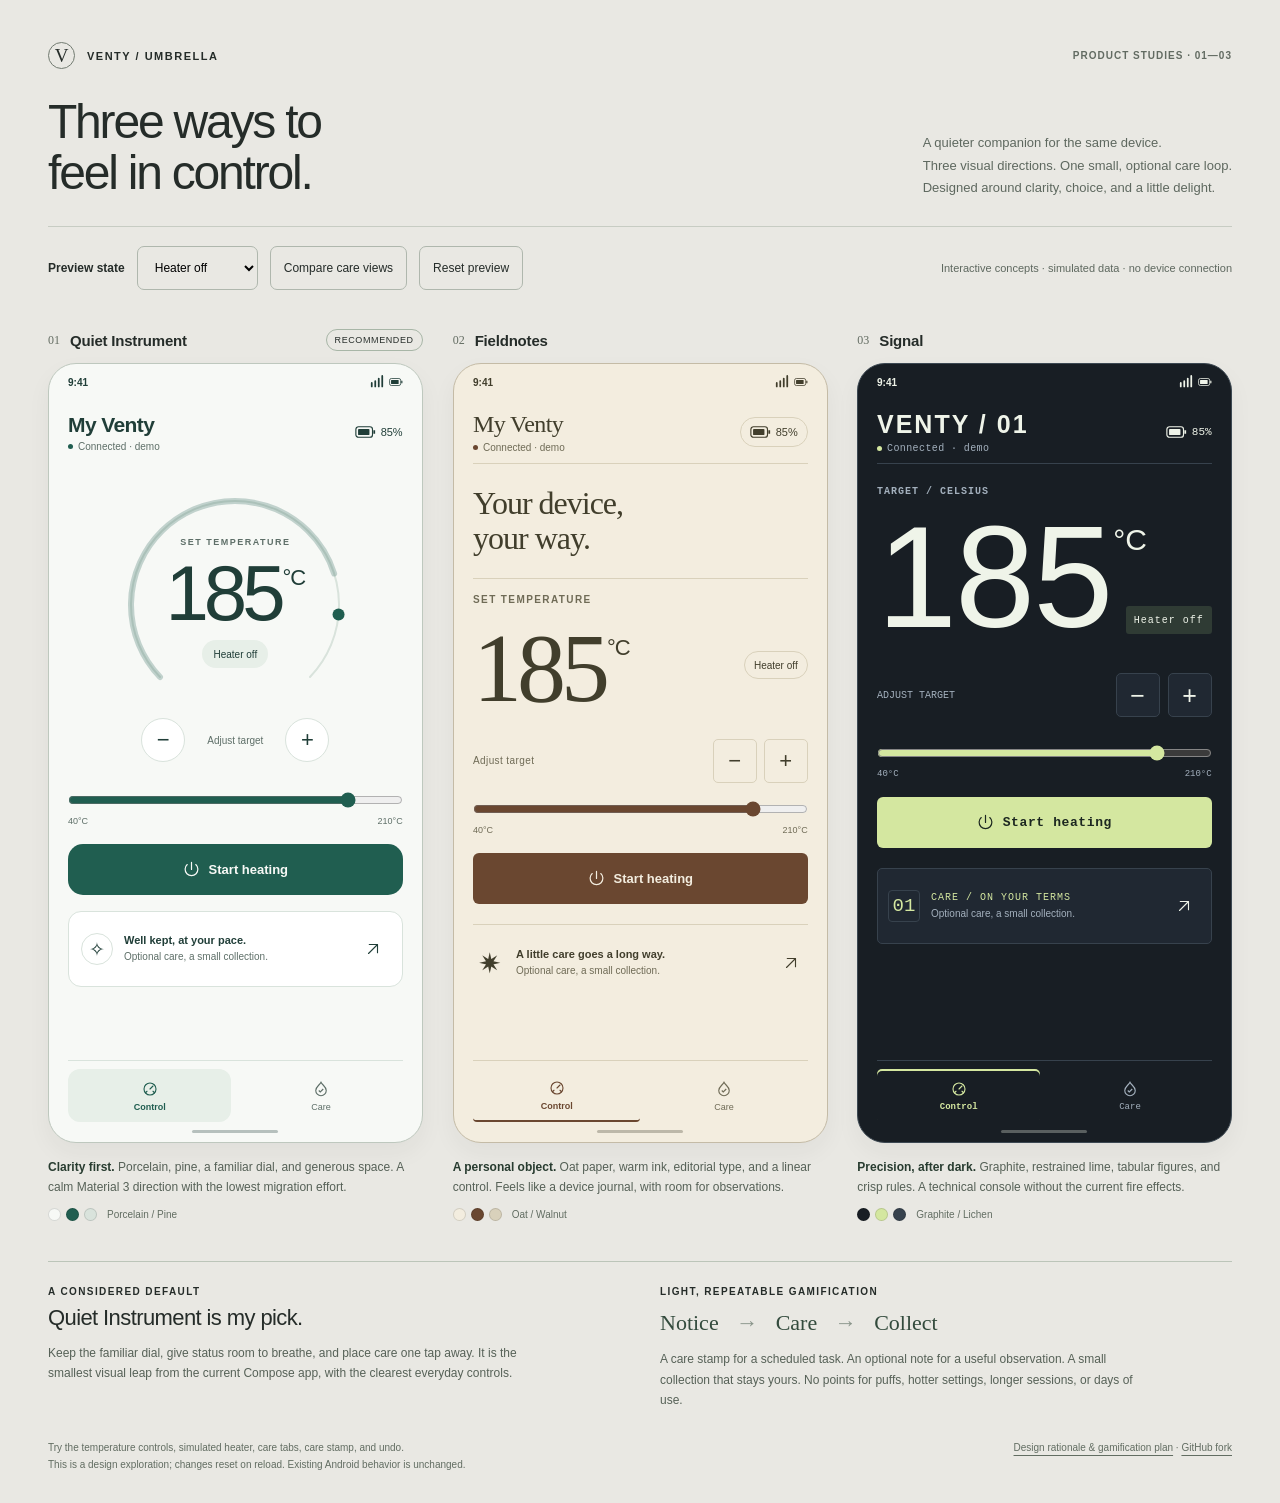
==== docs/design-exploration/index.html @ 8d69d467 "Add visual directions and lightweight care gamification concepts" ====
<!doctype html>
<html lang="en">
<head>
  <meta charset="utf-8">
  <meta name="viewport" content="width=device-width, initial-scale=1">
  <title>Venty Umbrella — three visual directions</title>
  <style>
    @font-face{font-family:Barlow;src:url('../../app/src/main/res/font/barlow_condensed_medium.ttf');font-weight:500;font-display:swap}
    *{box-sizing:border-box}body{margin:0;background:#e9e8e3;color:#252c29;font-family:Arial,Helvetica,sans-serif;-webkit-font-smoothing:antialiased}button,input,select{font:inherit}button{cursor:pointer}button:disabled,input:disabled{cursor:default;opacity:.5}button:focus-visible,a:focus-visible,select:focus-visible,input:focus-visible{outline:3px solid #5d8cdf;outline-offset:4px}a{color:inherit;text-underline-offset:4px}svg{display:block}button{touch-action:manipulation}button,select{min-height:44px}button{color:inherit}header,.board,.notes,footer{max-width:1272px;margin:auto}header{padding:42px 44px 28px}.eyebrow{display:flex;align-items:center;gap:12px;font-size:11px;font-weight:700;letter-spacing:1.5px;text-transform:uppercase}.brandmark{display:inline-grid;place-items:center;width:27px;height:27px;border:1px solid #727b71;border-radius:50%;font-family:Georgia,serif;font-size:19px;font-weight:400;letter-spacing:-2px;padding-right:2px}.edition{margin-left:auto;color:#626b62;font-size:10px;letter-spacing:1px}.intro{display:flex;justify-content:space-between;align-items:flex-end;gap:30px;margin-top:28px}h1{margin:0;font-size:48px;letter-spacing:-2.2px;line-height:1.06;font-weight:500}.intro p{max-width:330px;font-size:13px;line-height:1.7;margin:0;color:#5e685f}.toolbar{display:flex;gap:12px;align-items:center;flex-wrap:wrap;margin-top:27px;padding-top:19px;border-top:1px solid #c7ccc3;font-size:12px}.toolbar label{font-weight:700}.toolbar select,.toolbar button{border:1px solid #afb7ad;border-radius:7px;background:transparent;padding:0 13px}.toolbar .demo{margin-left:auto;color:#5e685f;font-size:11px}.board{padding:0 44px;display:grid;grid-template-columns:repeat(3,minmax(0,1fr));gap:30px}.direction{min-width:0}.option-heading{display:flex;align-items:center;gap:10px;min-height:45px}.option-heading .index{font:12px Georgia,serif;color:#646d63}.option-heading h2{font-size:15px;margin:0;letter-spacing:-.2px}.recommend{margin-left:auto;font-size:9px;border:1px solid #a8b6a7;border-radius:20px;padding:5px 8px;text-transform:uppercase;letter-spacing:.6px}.phone{--bg:#f7f9f6;--surface:#fff;--ink:#203e38;--muted:#5e6f68;--line:#d9e3dc;--accent:#205e50;--tint:#e7efe8;container-type:inline-size;position:relative;height:780px;border-radius:28px;padding:0 19px;background:var(--bg);color:var(--ink);border:1px solid #bec8be;box-shadow:0 10px 24px #2435260c;overflow:hidden;display:flex;flex-direction:column}.statusbar{height:36px;display:flex;justify-content:space-between;align-items:center;font-size:10px;font-weight:600;flex-shrink:0}.statusicons{display:flex;align-items:center;gap:5px}.statusicons svg{width:14px;height:14px}.device-head{height:64px;display:flex;align-items:center;justify-content:space-between;flex-shrink:0}.device-head h3{margin:0 0 4px;font-size:21px;font-weight:600;letter-spacing:-.6px}.connection{font-size:10px;color:var(--muted);display:flex;align-items:center;gap:5px}.dot{width:5px;height:5px;background:var(--accent);border-radius:50%;display:inline-block}.battery{font-size:11px;display:flex;align-items:center;gap:5px}.battery svg{width:21px;height:14px}.screen{flex:1;min-height:0;overflow:auto;scrollbar-width:thin;padding:0 0 15px}.screen[hidden]{display:none}.micro{font-size:10px;text-transform:uppercase;letter-spacing:1.4px;font-weight:600;color:var(--muted)}.dial{height:253px;position:relative;margin:6px auto 0;max-width:272px;display:flex;justify-content:center;align-items:center;text-align:center}.dial svg{position:absolute;inset:0;width:100%;height:100%;color:var(--accent)}.dial .track{stroke:var(--line)}.dial-content{position:relative;padding-top:12px}.dial .micro{font-size:9px;letter-spacing:1.5px}.temperature{font-size:78px;line-height:1.2;font-weight:400;letter-spacing:-5px;font-variant-numeric:tabular-nums}.temperature sup{font-size:22px;letter-spacing:-1px;vertical-align:top;position:relative;top:18px;margin-left:2px}.state-pill{display:inline-flex;gap:5px;align-items:center;background:var(--tint);border-radius:30px;padding:7px 11px;font-size:10px;min-height:28px}.adjust{display:flex;align-items:center;justify-content:center;gap:22px;margin-top:-5px}.adjust button{border:1px solid var(--line);background:var(--surface);width:44px;border-radius:50%;font-size:22px;font-weight:400}.adjust span{font-size:10px;color:var(--muted)}.range-wrap{margin-top:16px}.range-wrap input{display:block;width:100%;height:44px;accent-color:var(--accent);margin:0}.range-labels{display:flex;justify-content:space-between;font-size:9px;color:var(--muted);margin-top:-6px}.primary{display:flex;align-items:center;justify-content:center;gap:9px;width:100%;min-height:51px;border:0;border-radius:15px;background:var(--accent);color:var(--bg);font-size:13px;font-weight:600;margin-top:18px}.primary svg{height:17px;width:17px}.quiet-card{display:flex;align-items:center;gap:11px;padding:15px 12px;border:1px solid var(--line);border-radius:13px;margin-top:16px;background:var(--surface)}.quiet-card .small-art{width:32px;height:32px;flex-shrink:0;display:grid;place-items:center;border:1px solid var(--line);border-radius:50%;font-size:19px}.quiet-card strong{font-size:11px;font-weight:600;display:block;margin-bottom:4px}.quiet-card p{font-size:10px;line-height:1.4;margin:0;color:var(--muted)}.quiet-card button svg{width:18px;height:18px}.quiet-card button{border:0;background:transparent;font-size:18px;padding:0 8px;margin-left:auto;flex-shrink:0}.tabs{display:flex;gap:8px;height:62px;border-top:1px solid var(--line);flex-shrink:0;padding-top:8px;margin-top:auto}.tabs button{flex:1;border:0;background:transparent;color:var(--muted);font-size:9px;display:flex;flex-direction:column;align-items:center;justify-content:center;gap:4px;border-radius:12px}.tabs svg{width:18px;height:18px}.tabs button[aria-selected=true]{background:var(--tint);color:var(--accent);font-weight:700}.home-indicator{width:86px;height:3px;background:currentColor;opacity:.3;border-radius:3px;margin:8px auto 9px;flex-shrink:0}.caption{font-size:12px;line-height:1.65;color:#566157;margin:15px 0 0}.caption strong{color:#283c30;font-weight:600}.swatches{display:flex;gap:5px;margin-top:11px}.swatches i{width:13px;height:13px;border-radius:50%;border:1px solid #0002}.swatches span{font-size:10px;color:#626d62;margin-left:5px;align-self:center}.field{--bg:#f3eddf;--surface:#eee6d6;--ink:#413e2c;--muted:#6f6b56;--line:#d9d1bb;--accent:#6a4730;--tint:#e6dcc7;border-color:#c4bba6;border-radius:28px}.field .device-head h3{font-family:Georgia,serif;font-weight:400;font-size:24px}.field .device-head{border-bottom:1px solid var(--line);margin-bottom:18px}.field .battery{border:1px solid var(--line);padding:7px 9px;border-radius:20px}.editorial-title{font:32px/1.1 Georgia,serif;letter-spacing:-1px;margin:4px 0 22px}.field .target-block{border-top:1px solid var(--line);padding-top:15px;position:relative}.field .temperature{font-family:Georgia,serif;font-size:98px;line-height:1.3;letter-spacing:-5px}.field .temperature sup{font-family:Arial,sans-serif;top:29px;font-size:22px}.field .state-pill{position:absolute;right:0;top:72px;background:transparent;border:1px solid var(--line);padding:7px 9px}.field .adjust{justify-content:space-between;gap:7px;margin:6px 0 0}.field .adjust button{border-radius:5px;background:transparent}.field .adjust .adjust-label{margin-right:auto;font-size:10px;letter-spacing:.4px}.field .range-wrap{margin-top:4px}.field .primary{border-radius:6px;margin-top:18px}.field .quiet-card{border-radius:0;border:0;border-top:1px solid var(--line);background:transparent;margin-top:20px;padding:16px 0}.field .small-art{border-radius:3px;border:0;font-size:28px}.field .tabs button{border-radius:4px}.field .tabs{gap:0}.field .tabs button[aria-selected=true]{background:transparent;border-bottom:2px solid var(--accent)}.signal{--bg:#181e24;--surface:#202832;--ink:#eff4e9;--muted:#a3b0bd;--line:#37424d;--accent:#d4e7a0;--tint:#2f3b34;border-color:#3c4852;border-radius:28px}.signal .device-head h3{font-family:Barlow,Arial,sans-serif;letter-spacing:2px;font-size:25px}.signal .device-head{border-bottom:1px solid var(--line);margin-bottom:22px}.signal .connection{font-family:monospace;letter-spacing:.4px}.signal .battery{font-family:monospace}.signal .micro{font-family:monospace;letter-spacing:1px}.signal .target-block{position:relative}.signal .temperature{font:500 144px/1.05 Barlow,Arial,sans-serif;letter-spacing:-2px;margin-top:5px}.signal .temperature sup{font:500 30px Barlow,Arial,sans-serif;top:21px;letter-spacing:0}.signal .state-pill{position:absolute;right:0;bottom:19px;border-radius:3px;font:10px monospace;letter-spacing:1px;padding:8px}.signal .adjust{gap:8px;justify-content:flex-start;margin-top:20px}.signal .adjust button{border-radius:5px;background:var(--surface);border-color:var(--line);font:25px Barlow,Arial,sans-serif}.signal .adjust span{margin-right:auto;font-family:monospace;text-transform:uppercase;font-size:10px}.signal .range-wrap{margin-top:14px}.signal .primary{border-radius:6px;font-family:monospace;color:#1c2720;letter-spacing:.6px}.signal .quiet-card{border-radius:5px;margin-top:20px;padding:15px 10px}.signal .quiet-card strong{font:10px monospace;letter-spacing:1px;text-transform:uppercase;color:var(--accent)}.signal .small-art{border-radius:4px;font-family:monospace;color:var(--accent)}.signal .tabs button{border-radius:5px;font-family:monospace}.signal .tabs button[aria-selected=true]{background:transparent;color:var(--accent);box-shadow:inset 0 2px var(--accent)}.signal .range-labels{font-family:monospace}.care-title{font-size:29px;line-height:1.15;letter-spacing:-1px;margin:25px 0 9px;font-weight:500}.care-sub{font-size:12px;line-height:1.65;color:var(--muted);margin:0}.collection{border:1px solid var(--line);border-radius:17px;background:var(--surface);padding:18px 14px;margin-top:24px}.collection-heading{display:flex;justify-content:space-between;align-items:center;font-size:10px;color:var(--muted)}.collection-heading strong{font-size:11px;color:var(--ink)}.stamps{display:flex;justify-content:space-between;gap:10px;margin:22px 0}.stamp{border:1px dashed var(--line);border-radius:50%;width:58px;height:58px;display:grid;place-items:center;color:var(--muted);font:22px Georgia,serif}.stamp.done{border:1px solid var(--accent);background:var(--tint);color:var(--accent)}.collection p{font-size:10px;line-height:1.6;color:var(--muted);margin:0}.care-task{padding:20px 0 18px;border-bottom:1px solid var(--line);margin-bottom:15px}.care-task .micro{font-size:9px}.care-task h4{font-size:16px;font-weight:500;margin:8px 0}.care-task p{font-size:11px;line-height:1.6;margin:0;color:var(--muted)}.care-task .primary{font-size:12px;margin-top:14px;min-height:45px}.undo{margin-top:5px;border:0;background:transparent;width:100%;font-size:11px;text-decoration:underline;color:var(--muted)}.care-dismiss{font-size:10px;color:var(--muted);line-height:1.6}.field .care-title{font-family:Georgia,serif;font-size:32px}.field .collection{border-radius:3px;background:transparent}.field .stamp{border-radius:4px}.signal .care-title{font:500 40px Barlow,Arial,sans-serif;letter-spacing:0;text-transform:uppercase}.signal .collection{border-radius:5px}.signal .stamp{font-family:monospace;border-radius:5px}.notice{font-size:10px;margin:12px 0 0;line-height:1.5;color:var(--muted);min-height:16px}.notes{padding:40px 44px 28px}.notes-inner{border-top:1px solid #bcc5b9;display:grid;grid-template-columns:1fr 1fr;gap:40px;padding-top:24px}.notes h2{font-size:22px;line-height:1.15;font-weight:500;letter-spacing:-.6px;margin:8px 0 12px}.notes p{font-size:12px;line-height:1.7;max-width:490px;margin:0;color:#566157}.notes .loop{font-family:Georgia,serif;font-size:22px;color:#334b3d;margin:13px 0}.loop span{color:#8a958b;margin:0 12px}footer{padding:0 44px 30px;font-size:10px;color:#626d62;line-height:1.7;display:flex;justify-content:space-between;gap:20px}.toast{position:fixed;bottom:20px;left:50%;transform:translateX(-50%);background:#253d32;color:#fff;padding:13px 22px;border-radius:10px;box-shadow:0 6px 20px #0002;font-size:12px;z-index:5;max-width:90%;text-align:center}.toast:empty{display:none}@media(min-width:1500px){header{padding-top:50px}}@media(max-width:1000px){header,.board,.notes,footer{padding-left:22px;padding-right:22px}.board{gap:15px}.phone{padding-left:13px;padding-right:13px}.option-heading{flex-wrap:wrap}.recommend{display:none}.intro p{max-width:270px}h1{font-size:42px}.field .temperature{font-size:83px}.signal .temperature{font-size:125px}.stamp{width:48px;height:48px}.stamps{gap:5px}}@media(max-width:760px){header{padding-top:25px}.intro{display:block}.intro p{margin-top:20px;max-width:450px}.board{display:flex;flex-direction:column;gap:28px;align-items:center}.direction{width:100%;max-width:365px}.phone{padding:0 21px}.option-heading{min-height:55px}.recommend{display:block}.toolbar .demo{margin-left:0;width:100%}.notes-inner{grid-template-columns:1fr;gap:25px}.notes{padding-top:35px}footer{display:block}footer span{display:block;margin-top:12px}.field .temperature{font-size:98px}.signal .temperature{font-size:144px}.stamp{width:58px;height:58px}}@container(max-width:280px){.signal .state-pill,.field .state-pill{position:static;margin-top:16px;max-width:100%}.signal .temperature{font-size:124px}.field .temperature{font-size:83px}}@media(prefers-reduced-motion:reduce){*{scroll-behavior:auto!important;transition:none!important;animation:none!important}}
  </style>
</head>
<body>
<svg aria-hidden="true" width="0" height="0" style="position:absolute"><defs>
  <symbol id="power" viewBox="0 0 24 24"><path d="M12 2v10M6 5a9 9 0 1 0 12 0" fill="none" stroke="currentColor" stroke-width="1.7" stroke-linecap="round"/></symbol>
  <symbol id="arrow" viewBox="0 0 24 24"><path d="M6 18 18 6M7 6h11v11" fill="none" stroke="currentColor" stroke-width="1.5" stroke-linecap="round" stroke-linejoin="round"/></symbol>
  <symbol id="controls" viewBox="0 0 24 24"><circle cx="12" cy="12" r="8" fill="none" stroke="currentColor" stroke-width="1.5"/><path d="m12 12 4-4M6 17l2-2m8 0 2 2" fill="none" stroke="currentColor" stroke-width="1.5" stroke-linecap="round"/></symbol>
  <symbol id="care" viewBox="0 0 24 24"><path d="M12 3c-2 4-7 6-7 11a7 7 0 0 0 14 0c0-5-5-7-7-11Z" fill="none" stroke="currentColor" stroke-width="1.5"/><path d="m9 14 2 2 4-4" fill="none" stroke="currentColor" stroke-width="1.5"/></symbol>
  <symbol id="battery" viewBox="0 0 24 16"><rect x="1" y="2" width="19" height="12" rx="3" fill="none" stroke="currentColor" stroke-width="1.3"/><path d="M22 6v4" stroke="currentColor" stroke-width="2"/><rect x="3.5" y="4.5" width="13" height="7" rx="1" fill="currentColor"/></symbol>
  <symbol id="signal" viewBox="0 0 16 16"><path d="M2 13V9m4 4V7m4 6V4m4 9V1" stroke="currentColor" stroke-width="2" stroke-linecap="round"/></symbol>
</defs></svg>
<header>
  <div class="eyebrow"><span class="brandmark">v</span> Venty / Umbrella <span class="edition">Product studies · 01—03</span></div>
  <div class="intro"><h1>Three ways to<br>feel in control.</h1><p>A quieter companion for the same device.<br>Three visual directions. One small, optional care loop.<br>Designed around clarity, choice, and a little delight.</p></div>
  <div class="toolbar"><label for="scenario">Preview state</label><select id="scenario"><option value="idle">Heater off</option><option value="heating">Heating</option><option value="ready">Ready</option><option value="disconnected">Disconnected</option></select><button id="show-care">Compare care views</button><button id="reset">Reset preview</button><span class="demo">Interactive concepts · simulated data · no device connection</span></div>
</header>
<main>
  <div class="board" aria-label="Three interactive design alternatives"></div>
  <section class="notes"><div class="notes-inner"><div><div class="micro">A considered default</div><h2>Quiet Instrument is my pick.</h2><p>Keep the familiar dial, give status room to breathe, and place care one tap away. It is the smallest visual leap from the current Compose app, with the clearest everyday controls.</p></div><div><div class="micro">Light, repeatable gamification</div><div class="loop">Notice <span>→</span> Care <span>→</span> Collect</div><p>A care stamp for a scheduled task. An optional note for a useful observation. A small collection that stays yours. No points for puffs, hotter settings, longer sessions, or days of use.</p></div></div></section>
</main>
<footer><div>Try the temperature controls, simulated heater, care tabs, care stamp, and undo.<br>This is a design exploration; changes reset on reload. Existing Android behavior is unchanged.</div><span><a href="README.md">Design rationale & gamification plan</a> · <a href="https://github.com/thehillbeyondthisone/venty-android-umbrella">GitHub fork</a></span></footer>
<div class="toast" role="status" aria-live="polite"></div>
<script>
  const directions=[
    {id:'quiet',name:'Quiet Instrument',tag:'Recommended',caption:'<strong>Clarity first.</strong> Porcelain, pine, a familiar dial, and generous space. A calm Material 3 direction with the lowest migration effort.',colors:['#f7f9f6','#205e50','#d9e3dc'],palette:'Porcelain / Pine',careTitle:'A little care,<br>at your pace.',collection:'Your care collection'},
    {id:'field',name:'Fieldnotes',caption:'<strong>A personal object.</strong> Oat paper, warm ink, editorial type, and a linear control. Feels like a device journal, with room for observations.',colors:['#f3eddf','#6a4730','#d9d1bb'],palette:'Oat / Walnut',careTitle:'Small rituals.<br>Well kept.',collection:'Collected along the way'},
    {id:'signal',name:'Signal',caption:'<strong>Precision, after dark.</strong> Graphite, restrained lime, tabular figures, and crisp rules. A technical console without the current fire effects.',colors:['#181e24','#d4e7a0','#37424d'],palette:'Graphite / Lichen',careTitle:'Device care.<br>Quiet progress.',collection:'Care archive'}
  ];
  const state=Object.fromEntries(directions.map(d=>[d.id,{target:185,heater:'idle',care:false,tab:'control'}]));
  const icon=(id)=>`<svg aria-hidden="true"><use href="#${id}"/></svg>`;
  const dial=`<div class="dial"><svg viewBox="0 0 272 253" aria-hidden="true"><path class="track" d="M 61 207 A 104 104 0 1 1 211 207" fill="none" stroke-width="2" stroke-linecap="round"/><path d="M 61 207 A 104 104 0 1 1 211 207" fill="none" stroke="currentColor" stroke-width="6" stroke-linecap="round" stroke-dasharray="374 490" opacity=".25"/><circle class="target-marker" cx="239" cy="125" r="6" fill="currentColor"/></svg><div class="dial-content"><div class="micro">Set temperature</div><div class="temperature"><span class="target">185</span><sup>°C</sup></div><span class="state-pill">Heater off</span></div></div>`;
  const board=document.querySelector('.board');
  for(const [i,d] of directions.entries()){
    const article=document.createElement('article');article.className='direction';article.dataset.direction=d.id;
    article.innerHTML=`<div class="option-heading"><span class="index">0${i+1}</span><h2>${d.name}</h2>${d.tag?`<span class="recommend">${d.tag}</span>`:''}</div>
      <section class="phone ${d.id}" aria-label="${d.name} interactive concept">
        <div class="statusbar"><span>9:41</span><div class="statusicons">${icon('signal')}${icon('battery')}</div></div>
        <div class="device-head"><div><h3>${d.id==='signal'?'VENTY / 01':'My Venty'}</h3><div class="connection"><i class="dot"></i><span>Connected · demo</span></div></div><div class="battery">${icon('battery')}85%</div></div>
        <div class="screen control-screen" id="${d.id}-control" role="tabpanel" aria-labelledby="${d.id}-control-tab">
          ${d.id==='field'?'<div class="editorial-title">Your device,<br>your way.</div>':''}
          ${d.id==='quiet'?dial:`<div class="target-block"><div class="micro">${d.id==='signal'?'Target / Celsius':'Set temperature'}</div><div class="temperature"><span class="target">185</span><sup>°C</sup></div><span class="state-pill">Heater off</span></div>`}
          <div class="adjust">${d.id!=='quiet'?'<span class="adjust-label">Adjust target</span>':''}<button data-action="minus" aria-label="${d.name}: decrease target temperature">−</button>${d.id==='quiet'?'<span>Adjust target</span>':''}<button data-action="plus" aria-label="${d.name}: increase target temperature">+</button></div>
          <div class="range-wrap"><input aria-label="${d.name}: target temperature in Celsius" type="range" min="40" max="210" value="185"><div class="range-labels"><span>40°C</span><span>210°C</span></div></div>
          <button class="primary heater" data-action="heater">${icon('power')}<span>Start heating</span></button>
          <div class="quiet-card"><span class="small-art" aria-hidden="true">${d.id==='field'?'✷':d.id==='signal'?'01':'✧'}</span><div><strong>${d.id==='signal'?'Care / on your terms':d.id==='field'?'A little care goes a long way.':'Well kept, at your pace.'}</strong><p>Optional care, a small collection.</p></div><button data-action="open-care" aria-label="${d.name}: open care">${icon('arrow')}</button></div>
          <p class="notice" aria-live="polite"></p>
        </div>
        <div class="screen care-screen" hidden id="${d.id}-care" role="tabpanel" aria-labelledby="${d.id}-care-tab">
          <h4 class="care-title">${d.careTitle}</h4><p class="care-sub">An optional space for looking after<br>your device. Nothing to keep up with.</p>
          <div class="collection"><div class="collection-heading"><strong>${d.collection}</strong><span class="stamp-count">1 / 3</span></div><div class="stamps" aria-label="1 of 3 care stamps collected"><span class="stamp done" aria-label="First care stamp collected">✷</span><span class="stamp earned" aria-label="Second stamp not collected">✧</span><span class="stamp" aria-label="Third stamp not collected">·</span></div><p>Your collection stays. No streak to lose.<br>Colors and stamps never unlock device controls.</p></div>
          <div class="care-task"><div class="micro">Example · user-scheduled task</div><h4>A little device upkeep</h4><p>Follow the manufacturer's care guidance.<br>Log it when you have done it.</p><button class="primary log-care" data-action="care">Mark care done · collect a stamp</button><button class="undo" data-action="undo" hidden>Undo this care log</button></div>
          <p class="care-dismiss">No reminders unless you choose them.<br>Skipping a task never removes a stamp.</p>
          <p class="notice care-notice" aria-live="polite"></p>
        </div>
        <div class="tabs" role="tablist" aria-label="${d.name} screens"><button role="tab" aria-selected="true" aria-controls="${d.id}-control" id="${d.id}-control-tab" data-tab="control">${icon('controls')}Control</button><button role="tab" aria-selected="false" aria-controls="${d.id}-care" id="${d.id}-care-tab" data-tab="care" tabindex="-1">${icon('care')}Care</button></div><div class="home-indicator"></div>
      </section><p class="caption">${d.caption}</p><div class="swatches">${d.colors.map(c=>`<i style="background:${c}"></i>`).join('')}<span>${d.palette}</span></div>`;
    board.append(article);
  }
  function update(id){
    const s=state[id],root=document.querySelector(`[data-direction="${id}"]`),offline=s.heater==='disconnected';
    root.querySelector('.target').textContent=s.target;root.querySelector('input').value=s.target;
    root.querySelector('.state-pill').textContent={idle:'Heater off',heating:'Heating · demo',ready:'Ready · demo',disconnected:'Disconnected'}[s.heater];
    root.querySelector('.connection span').textContent=offline?'Disconnected · demo':'Connected · demo';
    root.querySelector('.dot').style.opacity=offline?'.25':'1';
    root.querySelector('.heater span').textContent=offline?'Connect to use heater':s.heater==='idle'?'Start heating':'Turn heater off';
    root.querySelectorAll('.heater,input,[data-action="minus"],[data-action="plus"]').forEach(e=>e.disabled=offline);
    if(!offline){root.querySelector('[data-action="minus"]').disabled=s.target<=40;root.querySelector('[data-action="plus"]').disabled=s.target>=210;}
    const marker=root.querySelector('.target-marker');if(marker){const angle=(135+(s.target-40)/170*270)*Math.PI/180;marker.setAttribute('cx',136+104*Math.cos(angle));marker.setAttribute('cy',135+104*Math.sin(angle));}
    root.querySelectorAll('[data-tab]').forEach(t=>{const active=t.dataset.tab===s.tab;t.setAttribute('aria-selected',String(active));t.tabIndex=active?0:-1;});
    root.querySelector('.control-screen').hidden=s.tab!=='control';root.querySelector('.care-screen').hidden=s.tab!=='care';
    root.querySelector('.stamp-count').textContent=s.care?'2 / 3':'1 / 3';root.querySelector('.stamps').setAttribute('aria-label',`${s.care?2:1} of 3 care stamps collected`);
    const stamp=root.querySelector('.earned');stamp.classList.toggle('done',s.care);stamp.textContent=s.care?'✷':'✧';stamp.setAttribute('aria-label',s.care?'Second care stamp collected':'Second stamp not collected');
    root.querySelector('.log-care').disabled=s.care;root.querySelector('.log-care').textContent=s.care?'Care logged · stamp collected':'Mark care done · collect a stamp';root.querySelector('.undo').hidden=!s.care;
    root.querySelector('.care-notice').textContent=s.care?'A small thing, well done. Saved in this preview.':'';
  }
  let toastTimer;function toast(text){const el=document.querySelector('.toast');el.textContent=text;clearTimeout(toastTimer);toastTimer=setTimeout(()=>el.textContent='',4500);}
  board.addEventListener('click',e=>{
    const button=e.target.closest('button');if(!button)return;const id=button.closest('.direction').dataset.direction,s=state[id],a=button.dataset.action;
    if(button.dataset.tab)s.tab=button.dataset.tab;
    if(a==='open-care')s.tab='care';
    if(a==='plus'||a==='minus')s.target=Math.max(40,Math.min(210,s.target+(a==='plus'?1:-1)));
    if(a==='heater'){s.heater=s.heater==='idle'?'heating':'idle';toast(s.heater==='heating'?'Simulated heating. Use Preview state to compare Ready.':'Simulated heater off.');}
    if(a==='care')s.care=true;if(a==='undo')s.care=false;update(id);
  });
  board.addEventListener('input',e=>{if(e.target.type==='range'){const id=e.target.closest('.direction').dataset.direction;state[id].target=Number(e.target.value);update(id);}});
  board.addEventListener('keydown',e=>{const tab=e.target.closest('[role="tab"]');if(!tab||!['ArrowLeft','ArrowRight','Home','End'].includes(e.key))return;e.preventDefault();const id=tab.closest('.direction').dataset.direction;state[id].tab=e.key==='Home'?'control':e.key==='End'?'care':state[id].tab==='control'?'care':'control';update(id);document.getElementById(`${id}-${state[id].tab}-tab`).focus();});
  document.querySelector('#scenario').addEventListener('change',e=>{for(const d of directions){state[d.id].heater=e.target.value;update(d.id);}});
  document.querySelector('#show-care').addEventListener('click',e=>{const tab=directions.every(d=>state[d.id].tab==='care')?'control':'care';for(const d of directions){state[d.id].tab=tab;update(d.id);}e.target.textContent=tab==='care'?'Compare control views':'Compare care views';});
  document.querySelector('#reset').addEventListener('click',()=>{for(const d of directions){Object.assign(state[d.id],{target:185,heater:'idle',care:false,tab:'control'});update(d.id);}document.querySelector('#scenario').value='idle';document.querySelector('#show-care').textContent='Compare care views';document.querySelector('.toast').textContent='';});
  directions.forEach(d=>update(d.id));
</script>
</body>
</html>
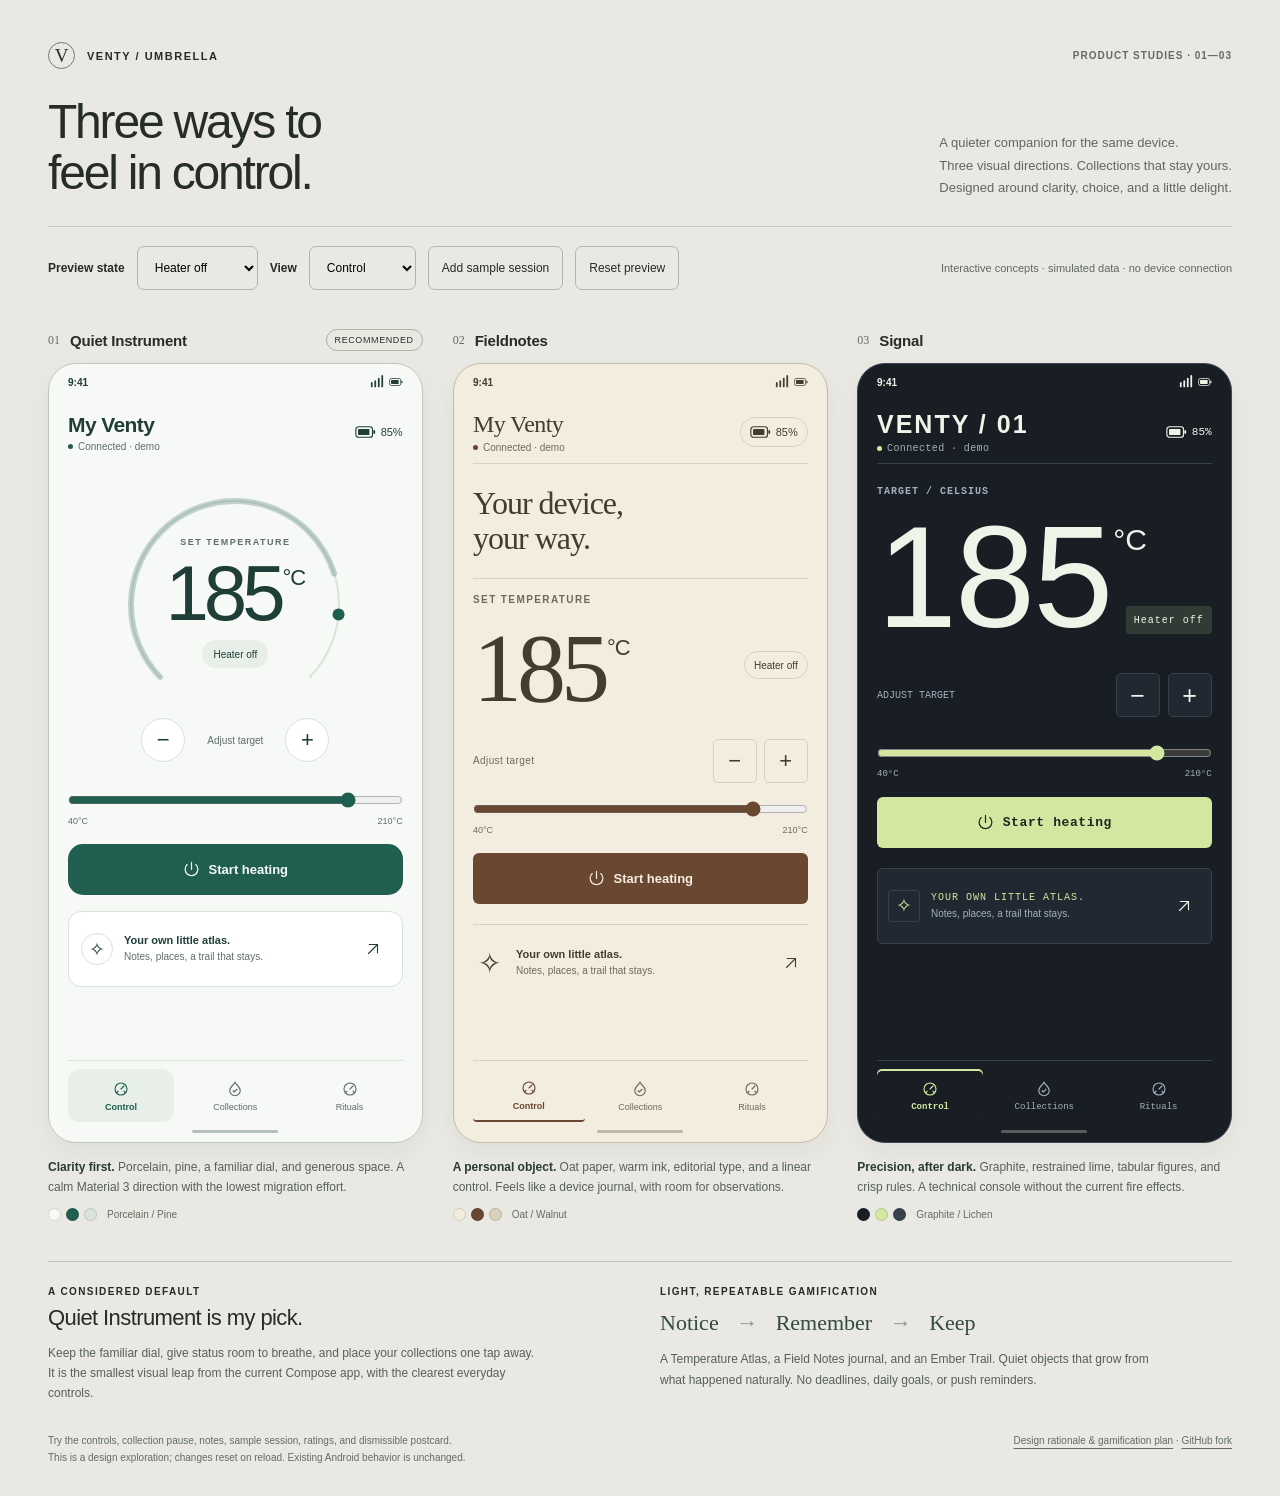
==== commit 7ed6979a: "Explore permanent collections and pressure-free rituals" ====
--- a/docs/design-exploration/index.html
+++ b/docs/design-exploration/index.html
@@ -8,6 +8,7 @@
     @font-face{font-family:Barlow;src:url('../../app/src/main/res/font/barlow_condensed_medium.ttf');font-weight:500;font-display:swap}
     *{box-sizing:border-box}body{margin:0;background:#e9e8e3;color:#252c29;font-family:Arial,Helvetica,sans-serif;-webkit-font-smoothing:antialiased}button,input,select{font:inherit}button{cursor:pointer}button:disabled,input:disabled{cursor:default;opacity:.5}button:focus-visible,a:focus-visible,select:focus-visible,input:focus-visible{outline:3px solid #5d8cdf;outline-offset:4px}a{color:inherit;text-underline-offset:4px}svg{display:block}button{touch-action:manipulation}button,select{min-height:44px}button{color:inherit}header,.board,.notes,footer{max-width:1272px;margin:auto}header{padding:42px 44px 28px}.eyebrow{display:flex;align-items:center;gap:12px;font-size:11px;font-weight:700;letter-spacing:1.5px;text-transform:uppercase}.brandmark{display:inline-grid;place-items:center;width:27px;height:27px;border:1px solid #727b71;border-radius:50%;font-family:Georgia,serif;font-size:19px;font-weight:400;letter-spacing:-2px;padding-right:2px}.edition{margin-left:auto;color:#626b62;font-size:10px;letter-spacing:1px}.intro{display:flex;justify-content:space-between;align-items:flex-end;gap:30px;margin-top:28px}h1{margin:0;font-size:48px;letter-spacing:-2.2px;line-height:1.06;font-weight:500}.intro p{max-width:330px;font-size:13px;line-height:1.7;margin:0;color:#5e685f}.toolbar{display:flex;gap:12px;align-items:center;flex-wrap:wrap;margin-top:27px;padding-top:19px;border-top:1px solid #c7ccc3;font-size:12px}.toolbar label{font-weight:700}.toolbar select,.toolbar button{border:1px solid #afb7ad;border-radius:7px;background:transparent;padding:0 13px}.toolbar .demo{margin-left:auto;color:#5e685f;font-size:11px}.board{padding:0 44px;display:grid;grid-template-columns:repeat(3,minmax(0,1fr));gap:30px}.direction{min-width:0}.option-heading{display:flex;align-items:center;gap:10px;min-height:45px}.option-heading .index{font:12px Georgia,serif;color:#646d63}.option-heading h2{font-size:15px;margin:0;letter-spacing:-.2px}.recommend{margin-left:auto;font-size:9px;border:1px solid #a8b6a7;border-radius:20px;padding:5px 8px;text-transform:uppercase;letter-spacing:.6px}.phone{--bg:#f7f9f6;--surface:#fff;--ink:#203e38;--muted:#5e6f68;--line:#d9e3dc;--accent:#205e50;--tint:#e7efe8;container-type:inline-size;position:relative;height:780px;border-radius:28px;padding:0 19px;background:var(--bg);color:var(--ink);border:1px solid #bec8be;box-shadow:0 10px 24px #2435260c;overflow:hidden;display:flex;flex-direction:column}.statusbar{height:36px;display:flex;justify-content:space-between;align-items:center;font-size:10px;font-weight:600;flex-shrink:0}.statusicons{display:flex;align-items:center;gap:5px}.statusicons svg{width:14px;height:14px}.device-head{height:64px;display:flex;align-items:center;justify-content:space-between;flex-shrink:0}.device-head h3{margin:0 0 4px;font-size:21px;font-weight:600;letter-spacing:-.6px}.connection{font-size:10px;color:var(--muted);display:flex;align-items:center;gap:5px}.dot{width:5px;height:5px;background:var(--accent);border-radius:50%;display:inline-block}.battery{font-size:11px;display:flex;align-items:center;gap:5px}.battery svg{width:21px;height:14px}.screen{flex:1;min-height:0;overflow:auto;scrollbar-width:thin;padding:0 0 15px}.screen[hidden]{display:none}.micro{font-size:10px;text-transform:uppercase;letter-spacing:1.4px;font-weight:600;color:var(--muted)}.dial{height:253px;position:relative;margin:6px auto 0;max-width:272px;display:flex;justify-content:center;align-items:center;text-align:center}.dial svg{position:absolute;inset:0;width:100%;height:100%;color:var(--accent)}.dial .track{stroke:var(--line)}.dial-content{position:relative;padding-top:12px}.dial .micro{font-size:9px;letter-spacing:1.5px}.temperature{font-size:78px;line-height:1.2;font-weight:400;letter-spacing:-5px;font-variant-numeric:tabular-nums}.temperature sup{font-size:22px;letter-spacing:-1px;vertical-align:top;position:relative;top:18px;margin-left:2px}.state-pill{display:inline-flex;gap:5px;align-items:center;background:var(--tint);border-radius:30px;padding:7px 11px;font-size:10px;min-height:28px}.adjust{display:flex;align-items:center;justify-content:center;gap:22px;margin-top:-5px}.adjust button{border:1px solid var(--line);background:var(--surface);width:44px;border-radius:50%;font-size:22px;font-weight:400}.adjust span{font-size:10px;color:var(--muted)}.range-wrap{margin-top:16px}.range-wrap input{display:block;width:100%;height:44px;accent-color:var(--accent);margin:0}.range-labels{display:flex;justify-content:space-between;font-size:9px;color:var(--muted);margin-top:-6px}.primary{display:flex;align-items:center;justify-content:center;gap:9px;width:100%;min-height:51px;border:0;border-radius:15px;background:var(--accent);color:var(--bg);font-size:13px;font-weight:600;margin-top:18px}.primary svg{height:17px;width:17px}.quiet-card{display:flex;align-items:center;gap:11px;padding:15px 12px;border:1px solid var(--line);border-radius:13px;margin-top:16px;background:var(--surface)}.quiet-card .small-art{width:32px;height:32px;flex-shrink:0;display:grid;place-items:center;border:1px solid var(--line);border-radius:50%;font-size:19px}.quiet-card strong{font-size:11px;font-weight:600;display:block;margin-bottom:4px}.quiet-card p{font-size:10px;line-height:1.4;margin:0;color:var(--muted)}.quiet-card button svg{width:18px;height:18px}.quiet-card button{border:0;background:transparent;font-size:18px;padding:0 8px;margin-left:auto;flex-shrink:0}.tabs{display:flex;gap:8px;height:62px;border-top:1px solid var(--line);flex-shrink:0;padding-top:8px;margin-top:auto}.tabs button{flex:1;border:0;background:transparent;color:var(--muted);font-size:9px;display:flex;flex-direction:column;align-items:center;justify-content:center;gap:4px;border-radius:12px}.tabs svg{width:18px;height:18px}.tabs button[aria-selected=true]{background:var(--tint);color:var(--accent);font-weight:700}.home-indicator{width:86px;height:3px;background:currentColor;opacity:.3;border-radius:3px;margin:8px auto 9px;flex-shrink:0}.caption{font-size:12px;line-height:1.65;color:#566157;margin:15px 0 0}.caption strong{color:#283c30;font-weight:600}.swatches{display:flex;gap:5px;margin-top:11px}.swatches i{width:13px;height:13px;border-radius:50%;border:1px solid #0002}.swatches span{font-size:10px;color:#626d62;margin-left:5px;align-self:center}.field{--bg:#f3eddf;--surface:#eee6d6;--ink:#413e2c;--muted:#6f6b56;--line:#d9d1bb;--accent:#6a4730;--tint:#e6dcc7;border-color:#c4bba6;border-radius:28px}.field .device-head h3{font-family:Georgia,serif;font-weight:400;font-size:24px}.field .device-head{border-bottom:1px solid var(--line);margin-bottom:18px}.field .battery{border:1px solid var(--line);padding:7px 9px;border-radius:20px}.editorial-title{font:32px/1.1 Georgia,serif;letter-spacing:-1px;margin:4px 0 22px}.field .target-block{border-top:1px solid var(--line);padding-top:15px;position:relative}.field .temperature{font-family:Georgia,serif;font-size:98px;line-height:1.3;letter-spacing:-5px}.field .temperature sup{font-family:Arial,sans-serif;top:29px;font-size:22px}.field .state-pill{position:absolute;right:0;top:72px;background:transparent;border:1px solid var(--line);padding:7px 9px}.field .adjust{justify-content:space-between;gap:7px;margin:6px 0 0}.field .adjust button{border-radius:5px;background:transparent}.field .adjust .adjust-label{margin-right:auto;font-size:10px;letter-spacing:.4px}.field .range-wrap{margin-top:4px}.field .primary{border-radius:6px;margin-top:18px}.field .quiet-card{border-radius:0;border:0;border-top:1px solid var(--line);background:transparent;margin-top:20px;padding:16px 0}.field .small-art{border-radius:3px;border:0;font-size:28px}.field .tabs button{border-radius:4px}.field .tabs{gap:0}.field .tabs button[aria-selected=true]{background:transparent;border-bottom:2px solid var(--accent)}.signal{--bg:#181e24;--surface:#202832;--ink:#eff4e9;--muted:#a3b0bd;--line:#37424d;--accent:#d4e7a0;--tint:#2f3b34;border-color:#3c4852;border-radius:28px}.signal .device-head h3{font-family:Barlow,Arial,sans-serif;letter-spacing:2px;font-size:25px}.signal .device-head{border-bottom:1px solid var(--line);margin-bottom:22px}.signal .connection{font-family:monospace;letter-spacing:.4px}.signal .battery{font-family:monospace}.signal .micro{font-family:monospace;letter-spacing:1px}.signal .target-block{position:relative}.signal .temperature{font:500 144px/1.05 Barlow,Arial,sans-serif;letter-spacing:-2px;margin-top:5px}.signal .temperature sup{font:500 30px Barlow,Arial,sans-serif;top:21px;letter-spacing:0}.signal .state-pill{position:absolute;right:0;bottom:19px;border-radius:3px;font:10px monospace;letter-spacing:1px;padding:8px}.signal .adjust{gap:8px;justify-content:flex-start;margin-top:20px}.signal .adjust button{border-radius:5px;background:var(--surface);border-color:var(--line);font:25px Barlow,Arial,sans-serif}.signal .adjust span{margin-right:auto;font-family:monospace;text-transform:uppercase;font-size:10px}.signal .range-wrap{margin-top:14px}.signal .primary{border-radius:6px;font-family:monospace;color:#1c2720;letter-spacing:.6px}.signal .quiet-card{border-radius:5px;margin-top:20px;padding:15px 10px}.signal .quiet-card strong{font:10px monospace;letter-spacing:1px;text-transform:uppercase;color:var(--accent)}.signal .small-art{border-radius:4px;font-family:monospace;color:var(--accent)}.signal .tabs button{border-radius:5px;font-family:monospace}.signal .tabs button[aria-selected=true]{background:transparent;color:var(--accent);box-shadow:inset 0 2px var(--accent)}.signal .range-labels{font-family:monospace}.care-title{font-size:29px;line-height:1.15;letter-spacing:-1px;margin:25px 0 9px;font-weight:500}.care-sub{font-size:12px;line-height:1.65;color:var(--muted);margin:0}.collection{border:1px solid var(--line);border-radius:17px;background:var(--surface);padding:18px 14px;margin-top:24px}.collection-heading{display:flex;justify-content:space-between;align-items:center;font-size:10px;color:var(--muted)}.collection-heading strong{font-size:11px;color:var(--ink)}.stamps{display:flex;justify-content:space-between;gap:10px;margin:22px 0}.stamp{border:1px dashed var(--line);border-radius:50%;width:58px;height:58px;display:grid;place-items:center;color:var(--muted);font:22px Georgia,serif}.stamp.done{border:1px solid var(--accent);background:var(--tint);color:var(--accent)}.collection p{font-size:10px;line-height:1.6;color:var(--muted);margin:0}.care-task{padding:20px 0 18px;border-bottom:1px solid var(--line);margin-bottom:15px}.care-task .micro{font-size:9px}.care-task h4{font-size:16px;font-weight:500;margin:8px 0}.care-task p{font-size:11px;line-height:1.6;margin:0;color:var(--muted)}.care-task .primary{font-size:12px;margin-top:14px;min-height:45px}.undo{margin-top:5px;border:0;background:transparent;width:100%;font-size:11px;text-decoration:underline;color:var(--muted)}.care-dismiss{font-size:10px;color:var(--muted);line-height:1.6}.field .care-title{font-family:Georgia,serif;font-size:32px}.field .collection{border-radius:3px;background:transparent}.field .stamp{border-radius:4px}.signal .care-title{font:500 40px Barlow,Arial,sans-serif;letter-spacing:0;text-transform:uppercase}.signal .collection{border-radius:5px}.signal .stamp{font-family:monospace;border-radius:5px}.notice{font-size:10px;margin:12px 0 0;line-height:1.5;color:var(--muted);min-height:16px}.notes{padding:40px 44px 28px}.notes-inner{border-top:1px solid #bcc5b9;display:grid;grid-template-columns:1fr 1fr;gap:40px;padding-top:24px}.notes h2{font-size:22px;line-height:1.15;font-weight:500;letter-spacing:-.6px;margin:8px 0 12px}.notes p{font-size:12px;line-height:1.7;max-width:490px;margin:0;color:#566157}.notes .loop{font-family:Georgia,serif;font-size:22px;color:#334b3d;margin:13px 0}.loop span{color:#8a958b;margin:0 12px}footer{padding:0 44px 30px;font-size:10px;color:#626d62;line-height:1.7;display:flex;justify-content:space-between;gap:20px}.toast{position:fixed;bottom:20px;left:50%;transform:translateX(-50%);background:#253d32;color:#fff;padding:13px 22px;border-radius:10px;box-shadow:0 6px 20px #0002;font-size:12px;z-index:5;max-width:90%;text-align:center}.toast:empty{display:none}@media(min-width:1500px){header{padding-top:50px}}@media(max-width:1000px){header,.board,.notes,footer{padding-left:22px;padding-right:22px}.board{gap:15px}.phone{padding-left:13px;padding-right:13px}.option-heading{flex-wrap:wrap}.recommend{display:none}.intro p{max-width:270px}h1{font-size:42px}.field .temperature{font-size:83px}.signal .temperature{font-size:125px}.stamp{width:48px;height:48px}.stamps{gap:5px}}@media(max-width:760px){header{padding-top:25px}.intro{display:block}.intro p{margin-top:20px;max-width:450px}.board{display:flex;flex-direction:column;gap:28px;align-items:center}.direction{width:100%;max-width:365px}.phone{padding:0 21px}.option-heading{min-height:55px}.recommend{display:block}.toolbar .demo{margin-left:0;width:100%}.notes-inner{grid-template-columns:1fr;gap:25px}.notes{padding-top:35px}footer{display:block}footer span{display:block;margin-top:12px}.field .temperature{font-size:98px}.signal .temperature{font-size:144px}.stamp{width:58px;height:58px}}@container(max-width:280px){.signal .state-pill,.field .state-pill{position:static;margin-top:16px;max-width:100%}.signal .temperature{font-size:124px}.field .temperature{font-size:83px}}@media(prefers-reduced-motion:reduce){*{scroll-behavior:auto!important;transition:none!important;animation:none!important}}
   </style>
+  <link rel="stylesheet" href="collections.css">
 </head>
 <body>
 <svg aria-hidden="true" width="0" height="0" style="position:absolute"><defs>
@@ -20,83 +21,15 @@
 </defs></svg>
 <header>
   <div class="eyebrow"><span class="brandmark">v</span> Venty / Umbrella <span class="edition">Product studies · 01—03</span></div>
-  <div class="intro"><h1>Three ways to<br>feel in control.</h1><p>A quieter companion for the same device.<br>Three visual directions. One small, optional care loop.<br>Designed around clarity, choice, and a little delight.</p></div>
-  <div class="toolbar"><label for="scenario">Preview state</label><select id="scenario"><option value="idle">Heater off</option><option value="heating">Heating</option><option value="ready">Ready</option><option value="disconnected">Disconnected</option></select><button id="show-care">Compare care views</button><button id="reset">Reset preview</button><span class="demo">Interactive concepts · simulated data · no device connection</span></div>
+  <div class="intro"><h1>Three ways to<br>feel in control.</h1><p>A quieter companion for the same device.<br>Three visual directions. Collections that stay yours.<br>Designed around clarity, choice, and a little delight.</p></div>
+  <div class="toolbar"><label for="scenario">Preview state</label><select id="scenario"><option value="idle">Heater off</option><option value="heating">Heating</option><option value="ready">Ready</option><option value="disconnected">Disconnected</option></select><label for="preview-view">View</label><select id="preview-view"><option value="control">Control</option><option value="library">Collections</option><option value="rituals">Rituals</option></select><button id="sample-session">Add sample session</button><button id="reset">Reset preview</button><span class="demo">Interactive concepts · simulated data · no device connection</span></div>
 </header>
 <main>
   <div class="board" aria-label="Three interactive design alternatives"></div>
-  <section class="notes"><div class="notes-inner"><div><div class="micro">A considered default</div><h2>Quiet Instrument is my pick.</h2><p>Keep the familiar dial, give status room to breathe, and place care one tap away. It is the smallest visual leap from the current Compose app, with the clearest everyday controls.</p></div><div><div class="micro">Light, repeatable gamification</div><div class="loop">Notice <span>→</span> Care <span>→</span> Collect</div><p>A care stamp for a scheduled task. An optional note for a useful observation. A small collection that stays yours. No points for puffs, hotter settings, longer sessions, or days of use.</p></div></div></section>
+  <section class="notes"><div class="notes-inner"><div><div class="micro">A considered default</div><h2>Quiet Instrument is my pick.</h2><p>Keep the familiar dial, give status room to breathe, and place your collections one tap away. It is the smallest visual leap from the current Compose app, with the clearest everyday controls.</p></div><div><div class="micro">Light, repeatable gamification</div><div class="loop">Notice <span>→</span> Remember <span>→</span> Keep</div><p>A Temperature Atlas, a Field Notes journal, and an Ember Trail. Quiet objects that grow from what happened naturally. No deadlines, daily goals, or push reminders.</p></div></div></section>
 </main>
-<footer><div>Try the temperature controls, simulated heater, care tabs, care stamp, and undo.<br>This is a design exploration; changes reset on reload. Existing Android behavior is unchanged.</div><span><a href="README.md">Design rationale & gamification plan</a> · <a href="https://github.com/thehillbeyondthisone/venty-android-umbrella">GitHub fork</a></span></footer>
+<footer><div>Try the controls, collection pause, notes, sample session, ratings, and dismissible postcard.<br>This is a design exploration; changes reset on reload. Existing Android behavior is unchanged.</div><span><a href="README.md">Design rationale & gamification plan</a> · <a href="https://github.com/thehillbeyondthisone/venty-android-umbrella">GitHub fork</a></span></footer>
 <div class="toast" role="status" aria-live="polite"></div>
-<script>
-  const directions=[
-    {id:'quiet',name:'Quiet Instrument',tag:'Recommended',caption:'<strong>Clarity first.</strong> Porcelain, pine, a familiar dial, and generous space. A calm Material 3 direction with the lowest migration effort.',colors:['#f7f9f6','#205e50','#d9e3dc'],palette:'Porcelain / Pine',careTitle:'A little care,<br>at your pace.',collection:'Your care collection'},
-    {id:'field',name:'Fieldnotes',caption:'<strong>A personal object.</strong> Oat paper, warm ink, editorial type, and a linear control. Feels like a device journal, with room for observations.',colors:['#f3eddf','#6a4730','#d9d1bb'],palette:'Oat / Walnut',careTitle:'Small rituals.<br>Well kept.',collection:'Collected along the way'},
-    {id:'signal',name:'Signal',caption:'<strong>Precision, after dark.</strong> Graphite, restrained lime, tabular figures, and crisp rules. A technical console without the current fire effects.',colors:['#181e24','#d4e7a0','#37424d'],palette:'Graphite / Lichen',careTitle:'Device care.<br>Quiet progress.',collection:'Care archive'}
-  ];
-  const state=Object.fromEntries(directions.map(d=>[d.id,{target:185,heater:'idle',care:false,tab:'control'}]));
-  const icon=(id)=>`<svg aria-hidden="true"><use href="#${id}"/></svg>`;
-  const dial=`<div class="dial"><svg viewBox="0 0 272 253" aria-hidden="true"><path class="track" d="M 61 207 A 104 104 0 1 1 211 207" fill="none" stroke-width="2" stroke-linecap="round"/><path d="M 61 207 A 104 104 0 1 1 211 207" fill="none" stroke="currentColor" stroke-width="6" stroke-linecap="round" stroke-dasharray="374 490" opacity=".25"/><circle class="target-marker" cx="239" cy="125" r="6" fill="currentColor"/></svg><div class="dial-content"><div class="micro">Set temperature</div><div class="temperature"><span class="target">185</span><sup>°C</sup></div><span class="state-pill">Heater off</span></div></div>`;
-  const board=document.querySelector('.board');
-  for(const [i,d] of directions.entries()){
-    const article=document.createElement('article');article.className='direction';article.dataset.direction=d.id;
-    article.innerHTML=`<div class="option-heading"><span class="index">0${i+1}</span><h2>${d.name}</h2>${d.tag?`<span class="recommend">${d.tag}</span>`:''}</div>
-      <section class="phone ${d.id}" aria-label="${d.name} interactive concept">
-        <div class="statusbar"><span>9:41</span><div class="statusicons">${icon('signal')}${icon('battery')}</div></div>
-        <div class="device-head"><div><h3>${d.id==='signal'?'VENTY / 01':'My Venty'}</h3><div class="connection"><i class="dot"></i><span>Connected · demo</span></div></div><div class="battery">${icon('battery')}85%</div></div>
-        <div class="screen control-screen" id="${d.id}-control" role="tabpanel" aria-labelledby="${d.id}-control-tab">
-          ${d.id==='field'?'<div class="editorial-title">Your device,<br>your way.</div>':''}
-          ${d.id==='quiet'?dial:`<div class="target-block"><div class="micro">${d.id==='signal'?'Target / Celsius':'Set temperature'}</div><div class="temperature"><span class="target">185</span><sup>°C</sup></div><span class="state-pill">Heater off</span></div>`}
-          <div class="adjust">${d.id!=='quiet'?'<span class="adjust-label">Adjust target</span>':''}<button data-action="minus" aria-label="${d.name}: decrease target temperature">−</button>${d.id==='quiet'?'<span>Adjust target</span>':''}<button data-action="plus" aria-label="${d.name}: increase target temperature">+</button></div>
-          <div class="range-wrap"><input aria-label="${d.name}: target temperature in Celsius" type="range" min="40" max="210" value="185"><div class="range-labels"><span>40°C</span><span>210°C</span></div></div>
-          <button class="primary heater" data-action="heater">${icon('power')}<span>Start heating</span></button>
-          <div class="quiet-card"><span class="small-art" aria-hidden="true">${d.id==='field'?'✷':d.id==='signal'?'01':'✧'}</span><div><strong>${d.id==='signal'?'Care / on your terms':d.id==='field'?'A little care goes a long way.':'Well kept, at your pace.'}</strong><p>Optional care, a small collection.</p></div><button data-action="open-care" aria-label="${d.name}: open care">${icon('arrow')}</button></div>
-          <p class="notice" aria-live="polite"></p>
-        </div>
-        <div class="screen care-screen" hidden id="${d.id}-care" role="tabpanel" aria-labelledby="${d.id}-care-tab">
-          <h4 class="care-title">${d.careTitle}</h4><p class="care-sub">An optional space for looking after<br>your device. Nothing to keep up with.</p>
-          <div class="collection"><div class="collection-heading"><strong>${d.collection}</strong><span class="stamp-count">1 / 3</span></div><div class="stamps" aria-label="1 of 3 care stamps collected"><span class="stamp done" aria-label="First care stamp collected">✷</span><span class="stamp earned" aria-label="Second stamp not collected">✧</span><span class="stamp" aria-label="Third stamp not collected">·</span></div><p>Your collection stays. No streak to lose.<br>Colors and stamps never unlock device controls.</p></div>
-          <div class="care-task"><div class="micro">Example · user-scheduled task</div><h4>A little device upkeep</h4><p>Follow the manufacturer's care guidance.<br>Log it when you have done it.</p><button class="primary log-care" data-action="care">Mark care done · collect a stamp</button><button class="undo" data-action="undo" hidden>Undo this care log</button></div>
-          <p class="care-dismiss">No reminders unless you choose them.<br>Skipping a task never removes a stamp.</p>
-          <p class="notice care-notice" aria-live="polite"></p>
-        </div>
-        <div class="tabs" role="tablist" aria-label="${d.name} screens"><button role="tab" aria-selected="true" aria-controls="${d.id}-control" id="${d.id}-control-tab" data-tab="control">${icon('controls')}Control</button><button role="tab" aria-selected="false" aria-controls="${d.id}-care" id="${d.id}-care-tab" data-tab="care" tabindex="-1">${icon('care')}Care</button></div><div class="home-indicator"></div>
-      </section><p class="caption">${d.caption}</p><div class="swatches">${d.colors.map(c=>`<i style="background:${c}"></i>`).join('')}<span>${d.palette}</span></div>`;
-    board.append(article);
-  }
-  function update(id){
-    const s=state[id],root=document.querySelector(`[data-direction="${id}"]`),offline=s.heater==='disconnected';
-    root.querySelector('.target').textContent=s.target;root.querySelector('input').value=s.target;
-    root.querySelector('.state-pill').textContent={idle:'Heater off',heating:'Heating · demo',ready:'Ready · demo',disconnected:'Disconnected'}[s.heater];
-    root.querySelector('.connection span').textContent=offline?'Disconnected · demo':'Connected · demo';
-    root.querySelector('.dot').style.opacity=offline?'.25':'1';
-    root.querySelector('.heater span').textContent=offline?'Connect to use heater':s.heater==='idle'?'Start heating':'Turn heater off';
-    root.querySelectorAll('.heater,input,[data-action="minus"],[data-action="plus"]').forEach(e=>e.disabled=offline);
-    if(!offline){root.querySelector('[data-action="minus"]').disabled=s.target<=40;root.querySelector('[data-action="plus"]').disabled=s.target>=210;}
-    const marker=root.querySelector('.target-marker');if(marker){const angle=(135+(s.target-40)/170*270)*Math.PI/180;marker.setAttribute('cx',136+104*Math.cos(angle));marker.setAttribute('cy',135+104*Math.sin(angle));}
-    root.querySelectorAll('[data-tab]').forEach(t=>{const active=t.dataset.tab===s.tab;t.setAttribute('aria-selected',String(active));t.tabIndex=active?0:-1;});
-    root.querySelector('.control-screen').hidden=s.tab!=='control';root.querySelector('.care-screen').hidden=s.tab!=='care';
-    root.querySelector('.stamp-count').textContent=s.care?'2 / 3':'1 / 3';root.querySelector('.stamps').setAttribute('aria-label',`${s.care?2:1} of 3 care stamps collected`);
-    const stamp=root.querySelector('.earned');stamp.classList.toggle('done',s.care);stamp.textContent=s.care?'✷':'✧';stamp.setAttribute('aria-label',s.care?'Second care stamp collected':'Second stamp not collected');
-    root.querySelector('.log-care').disabled=s.care;root.querySelector('.log-care').textContent=s.care?'Care logged · stamp collected':'Mark care done · collect a stamp';root.querySelector('.undo').hidden=!s.care;
-    root.querySelector('.care-notice').textContent=s.care?'A small thing, well done. Saved in this preview.':'';
-  }
-  let toastTimer;function toast(text){const el=document.querySelector('.toast');el.textContent=text;clearTimeout(toastTimer);toastTimer=setTimeout(()=>el.textContent='',4500);}
-  board.addEventListener('click',e=>{
-    const button=e.target.closest('button');if(!button)return;const id=button.closest('.direction').dataset.direction,s=state[id],a=button.dataset.action;
-    if(button.dataset.tab)s.tab=button.dataset.tab;
-    if(a==='open-care')s.tab='care';
-    if(a==='plus'||a==='minus')s.target=Math.max(40,Math.min(210,s.target+(a==='plus'?1:-1)));
-    if(a==='heater'){s.heater=s.heater==='idle'?'heating':'idle';toast(s.heater==='heating'?'Simulated heating. Use Preview state to compare Ready.':'Simulated heater off.');}
-    if(a==='care')s.care=true;if(a==='undo')s.care=false;update(id);
-  });
-  board.addEventListener('input',e=>{if(e.target.type==='range'){const id=e.target.closest('.direction').dataset.direction;state[id].target=Number(e.target.value);update(id);}});
-  board.addEventListener('keydown',e=>{const tab=e.target.closest('[role="tab"]');if(!tab||!['ArrowLeft','ArrowRight','Home','End'].includes(e.key))return;e.preventDefault();const id=tab.closest('.direction').dataset.direction;state[id].tab=e.key==='Home'?'control':e.key==='End'?'care':state[id].tab==='control'?'care':'control';update(id);document.getElementById(`${id}-${state[id].tab}-tab`).focus();});
-  document.querySelector('#scenario').addEventListener('change',e=>{for(const d of directions){state[d.id].heater=e.target.value;update(d.id);}});
-  document.querySelector('#show-care').addEventListener('click',e=>{const tab=directions.every(d=>state[d.id].tab==='care')?'control':'care';for(const d of directions){state[d.id].tab=tab;update(d.id);}e.target.textContent=tab==='care'?'Compare control views':'Compare care views';});
-  document.querySelector('#reset').addEventListener('click',()=>{for(const d of directions){Object.assign(state[d.id],{target:185,heater:'idle',care:false,tab:'control'});update(d.id);}document.querySelector('#scenario').value='idle';document.querySelector('#show-care').textContent='Compare care views';document.querySelector('.toast').textContent='';});
-  directions.forEach(d=>update(d.id));
-</script>
+<script src="preview.js"></script>
 </body>
 </html>
--- a/docs/design-exploration/collections.css
+++ b/docs/design-exploration/collections.css
@@ -0,0 +1,59 @@
+.library-title { font-size: 28px; letter-spacing: -1px; font-weight: 500; margin: 19px 0 7px; }
+.library-sub { font-size: 11px; line-height: 1.6; color: var(--muted); margin: 0 0 16px; }
+.field .library-title { font-family: Georgia, serif; font-size: 30px; }
+.signal .library-title { font: 500 34px Barlow, sans-serif; letter-spacing: .5px; text-transform: uppercase; }
+.collection-picker { display: flex; gap: 4px; margin: 15px 0; }
+.collection-picker button { flex: 1; border: 1px solid var(--line); background: transparent; border-radius: 7px; font-size: 10px; padding: 4px; }
+.collection-picker button[aria-pressed=true] { background: var(--tint); border-color: var(--accent); color: var(--accent); }
+.poster { background: var(--surface); border: 1px solid var(--line); border-radius: 14px; padding: 15px; }
+.poster-head { display: flex; align-items: center; justify-content: space-between; margin-bottom: 15px; font-size: 10px; }
+.poster-head span { font-size: 9px; color: var(--muted); }
+.atlas-grid { display: grid; grid-template-columns: repeat(7, minmax(0,1fr)); gap: 8px 5px; margin: 18px 0; }
+.band { min-width: 0; height: 25px; display: grid; place-items: center; color: var(--muted); font-size: 9px; border: 1px dotted var(--line); border-radius: 50%; }
+.band.stamped { background: var(--accent); border-color: var(--accent); color: var(--bg); }
+.poster p { margin: 8px 0 0; font-size: 10px; color: var(--muted); line-height: 1.6; }
+.field .poster { border-radius: 3px; }
+.field .band { border-radius: 3px; }
+.signal .poster { border-radius: 5px; }
+.signal .band { border-radius: 3px; font-family: monospace; }
+.trail { width: 100%; height: 168px; }
+.trail line { stroke: var(--muted); opacity: .4; stroke-width: .8; }
+.trail circle { fill: var(--accent); stroke: var(--surface); stroke-width: 3px; }
+.trail circle:nth-of-type(3n) { opacity: .55; }
+.journal { display: grid; gap: 11px; max-height: 170px; overflow: auto; margin-bottom: 14px; }
+.journal blockquote { margin: 0; padding-left: 10px; border-left: 2px solid var(--line); font: 14px/1.4 Georgia, serif; overflow-wrap: anywhere; }
+.journal cite { display: block; margin-top: 5px; font: normal 9px Arial,sans-serif; color: var(--muted); }
+.note-editor label { display: block; font-size: 10px; color: var(--muted); margin: 5px 0; }
+.note-editor input, .comparison-note { width: 100%; min-width: 0; min-height: 44px; padding: 9px; border: 1px solid var(--line); border-radius: 5px; color: var(--ink); background: var(--bg); font-size: 11px; }
+.note-editor .primary { margin-top: 8px; min-height: 44px; font-size: 11px; }
+.collection-settings { border-top: 1px solid var(--line); margin-top: 18px; padding-top: 12px; }
+.pause-label { display: flex; align-items: center; gap: 8px; min-height: 44px; font-size: 11px; }
+.pause-label input { accent-color: var(--accent); width: 18px; height: 18px; }
+.pause-help { font-size: 10px; line-height: 1.55; color: var(--muted); margin: 0; }
+.discoveries { margin-top: 15px; }
+.discoveries summary { cursor: pointer; font-size: 10px; min-height: 44px; padding-top: 12px; }
+.discoveries ul { padding: 0; list-style: none; display: flex; flex-wrap: wrap; gap: 7px; margin: 0; }
+.discoveries li { font-size: 9px; padding: 7px; border: 1px solid var(--line); border-radius: 5px; }
+.discovery-copy { margin: 12px 0; font-size: 10px; line-height: 1.5; color: var(--muted); }
+.ritual-card { border: 1px solid var(--line); border-radius: 12px; padding: 14px; margin: 13px 0; background: var(--surface); }
+.field .ritual-card { border-radius: 3px; }
+.signal .ritual-card { border-radius: 5px; }
+.ritual-card h5 { margin: 8px 0; font-size: 17px; font-weight: 500; }
+.field .ritual-card h5 { font-family: Georgia,serif; }
+.ritual-card p { margin: 0 0 10px; color: var(--muted); font-size: 10px; line-height: 1.6; }
+.comparison-row { display: flex; align-items: center; gap: 6px; padding: 8px 0; border-top: 1px solid var(--line); }
+.comparison-row label { display: flex; align-items: center; margin-right: auto; font-size: 10px; }
+.comparison-row input { width: 53px; min-height: 44px; background: var(--bg); color: var(--ink); border: 1px solid var(--line); border-radius: 4px; padding: 5px; font-size: 12px; }
+.rating { min-width: 37px; border: 1px solid var(--line); border-radius: 5px; background: transparent; font-size: 17px; }
+.rating[aria-pressed=true] { background: var(--tint); border-color: var(--accent); }
+.third-temp { border: 0; color: var(--muted); background: transparent; font-size: 10px; text-decoration: underline; }
+.postcard { position: relative; touch-action: pan-y; }
+.postcard-field { height: 48px; border-radius: 4px; background: var(--tint); display: flex; gap: 4px; padding: 7px; margin: 10px 0; }
+.postcard-field i { display: block; background: var(--accent); opacity: .45; flex: 1; border-radius: 2px; }
+.postcard-field i:nth-child(2n) { opacity: .2; }
+.dismiss-postcard { position: absolute; right: 5px; top: 3px; width: 44px; border: 0; background: transparent; color: var(--muted); font-size: 20px; }
+.postcard h5 { padding-right: 22px; }
+.postcard-empty { font-size: 11px; line-height: 1.6; padding: 20px 0; color: var(--muted); }
+.reset-postcard { border: 0; background: transparent; color: var(--muted); font-size: 10px; text-decoration: underline; }
+.palette-note { display: flex; align-items: center; gap: 8px; font-size: 10px; color: var(--muted); line-height: 1.5; margin: 15px 0; }
+.palette-note i { width: 14px; height: 14px; border-radius: 50%; background: var(--accent); display: block; flex-shrink: 0; }
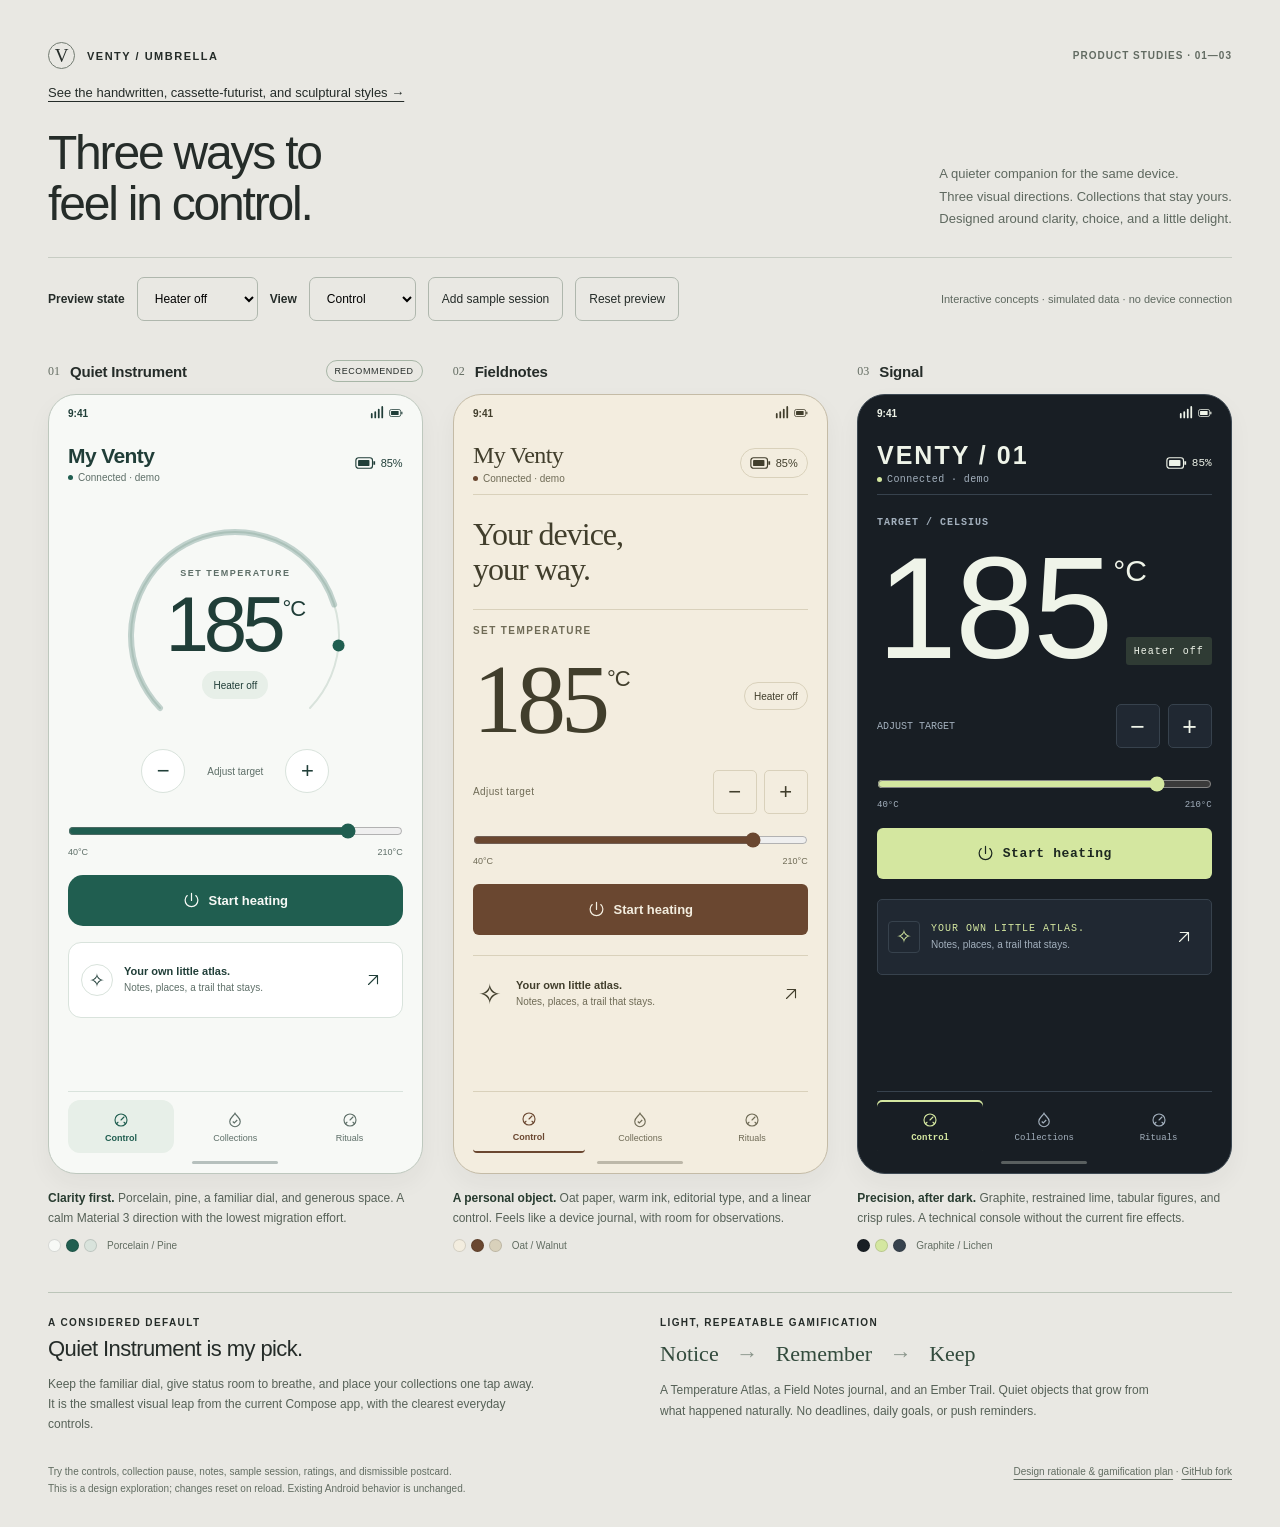
==== commit e13d7ab2: "Add handwritten, cassette-futurist, and sculptural visual studies" ====
--- a/docs/design-exploration/index.html
+++ b/docs/design-exploration/index.html
@@ -21,7 +21,7 @@
 </defs></svg>
 <header>
   <div class="eyebrow"><span class="brandmark">v</span> Venty / Umbrella <span class="edition">Product studies · 01—03</span></div>
-  <div class="intro"><h1>Three ways to<br>feel in control.</h1><p>A quieter companion for the same device.<br>Three visual directions. Collections that stay yours.<br>Designed around clarity, choice, and a little delight.</p></div>
+  <p style="margin-top:16px;font-size:13px"><a href="style-studies.html">See the handwritten, cassette-futurist, and sculptural styles →</a></p><div class="intro"><h1>Three ways to<br>feel in control.</h1><p>A quieter companion for the same device.<br>Three visual directions. Collections that stay yours.<br>Designed around clarity, choice, and a little delight.</p></div>
   <div class="toolbar"><label for="scenario">Preview state</label><select id="scenario"><option value="idle">Heater off</option><option value="heating">Heating</option><option value="ready">Ready</option><option value="disconnected">Disconnected</option></select><label for="preview-view">View</label><select id="preview-view"><option value="control">Control</option><option value="library">Collections</option><option value="rituals">Rituals</option></select><button id="sample-session">Add sample session</button><button id="reset">Reset preview</button><span class="demo">Interactive concepts · simulated data · no device connection</span></div>
 </header>
 <main>
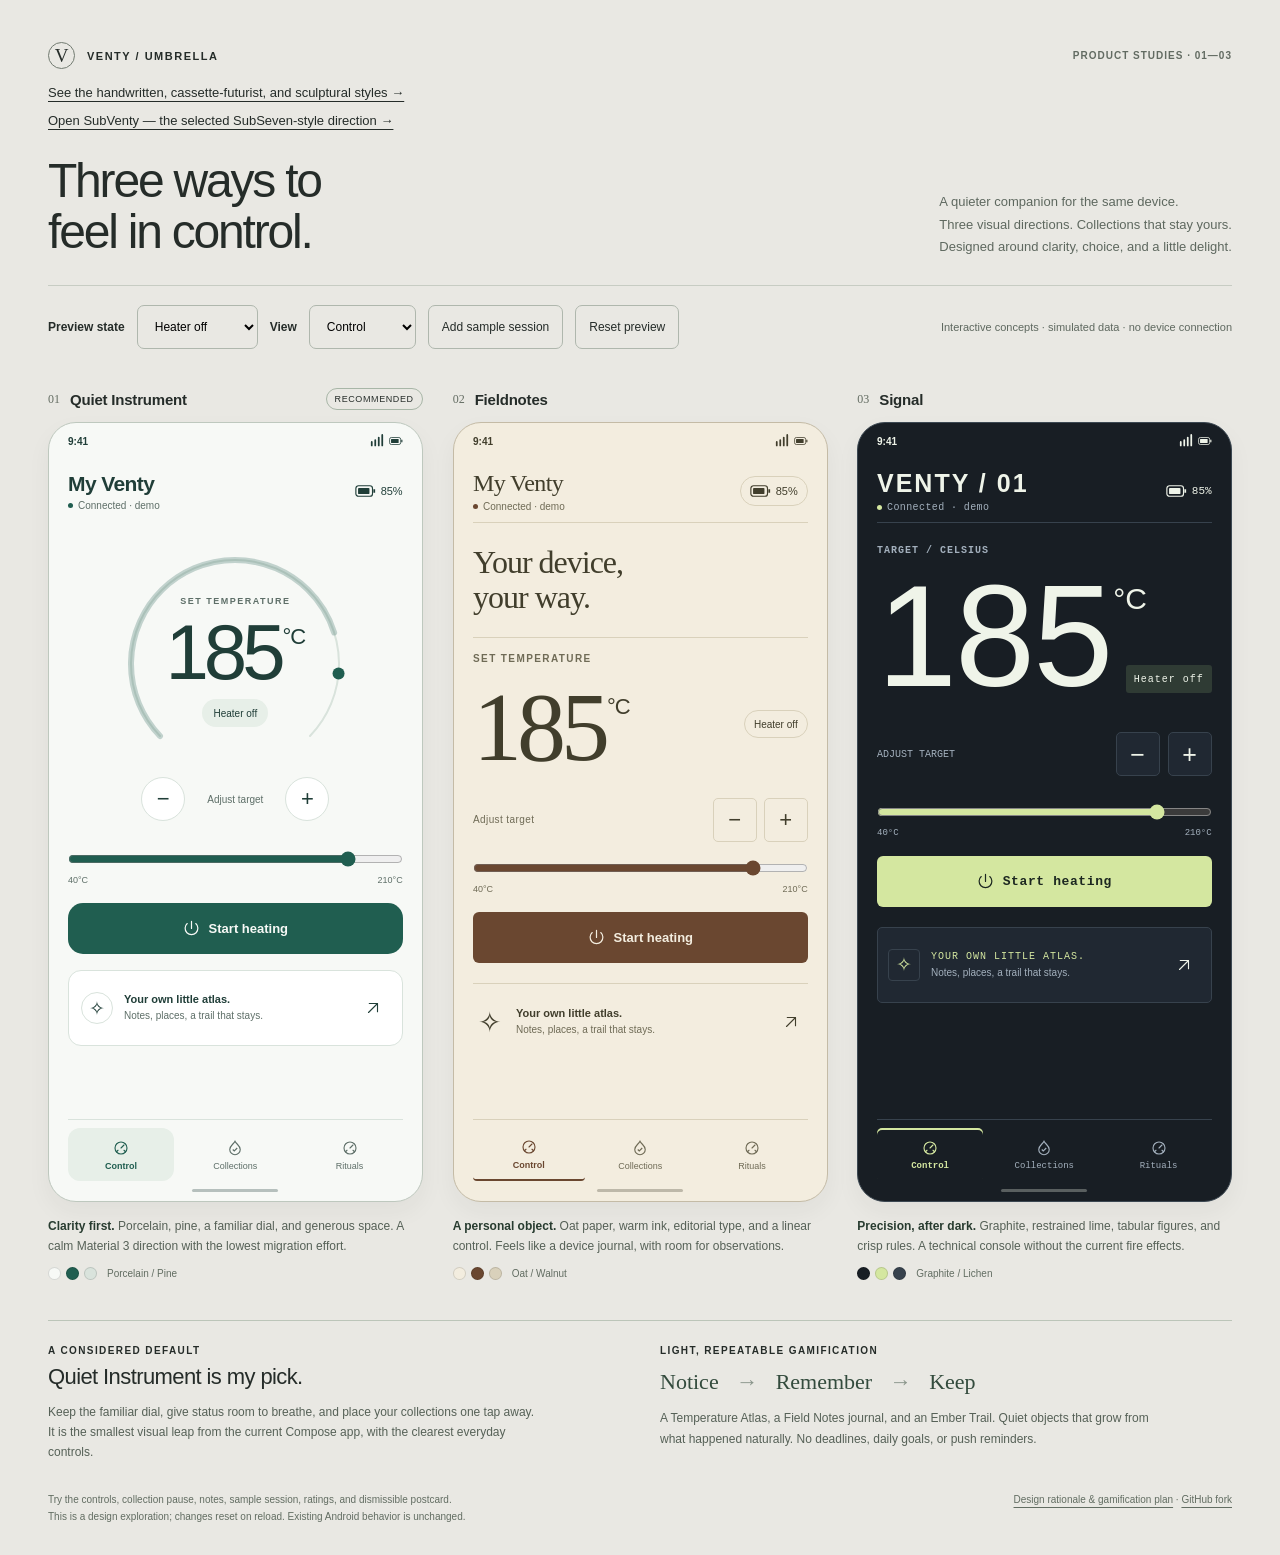
==== commit fe5a08be: "Reconstruct original SubSeven-style UI for Venty with verified source references" ====
--- a/docs/design-exploration/index.html
+++ b/docs/design-exploration/index.html
@@ -21,7 +21,7 @@
 </defs></svg>
 <header>
   <div class="eyebrow"><span class="brandmark">v</span> Venty / Umbrella <span class="edition">Product studies · 01—03</span></div>
-  <p style="margin-top:16px;font-size:13px"><a href="style-studies.html">See the handwritten, cassette-futurist, and sculptural styles →</a></p><div class="intro"><h1>Three ways to<br>feel in control.</h1><p>A quieter companion for the same device.<br>Three visual directions. Collections that stay yours.<br>Designed around clarity, choice, and a little delight.</p></div>
+  <p style="margin-top:16px;font-size:13px"><a href="style-studies.html">See the handwritten, cassette-futurist, and sculptural styles →</a></p><p style="font-size:13px"><a href="subventy/">Open SubVenty — the selected SubSeven-style direction →</a></p><div class="intro"><h1>Three ways to<br>feel in control.</h1><p>A quieter companion for the same device.<br>Three visual directions. Collections that stay yours.<br>Designed around clarity, choice, and a little delight.</p></div>
   <div class="toolbar"><label for="scenario">Preview state</label><select id="scenario"><option value="idle">Heater off</option><option value="heating">Heating</option><option value="ready">Ready</option><option value="disconnected">Disconnected</option></select><label for="preview-view">View</label><select id="preview-view"><option value="control">Control</option><option value="library">Collections</option><option value="rituals">Rituals</option></select><button id="sample-session">Add sample session</button><button id="reset">Reset preview</button><span class="demo">Interactive concepts · simulated data · no device connection</span></div>
 </header>
 <main>
